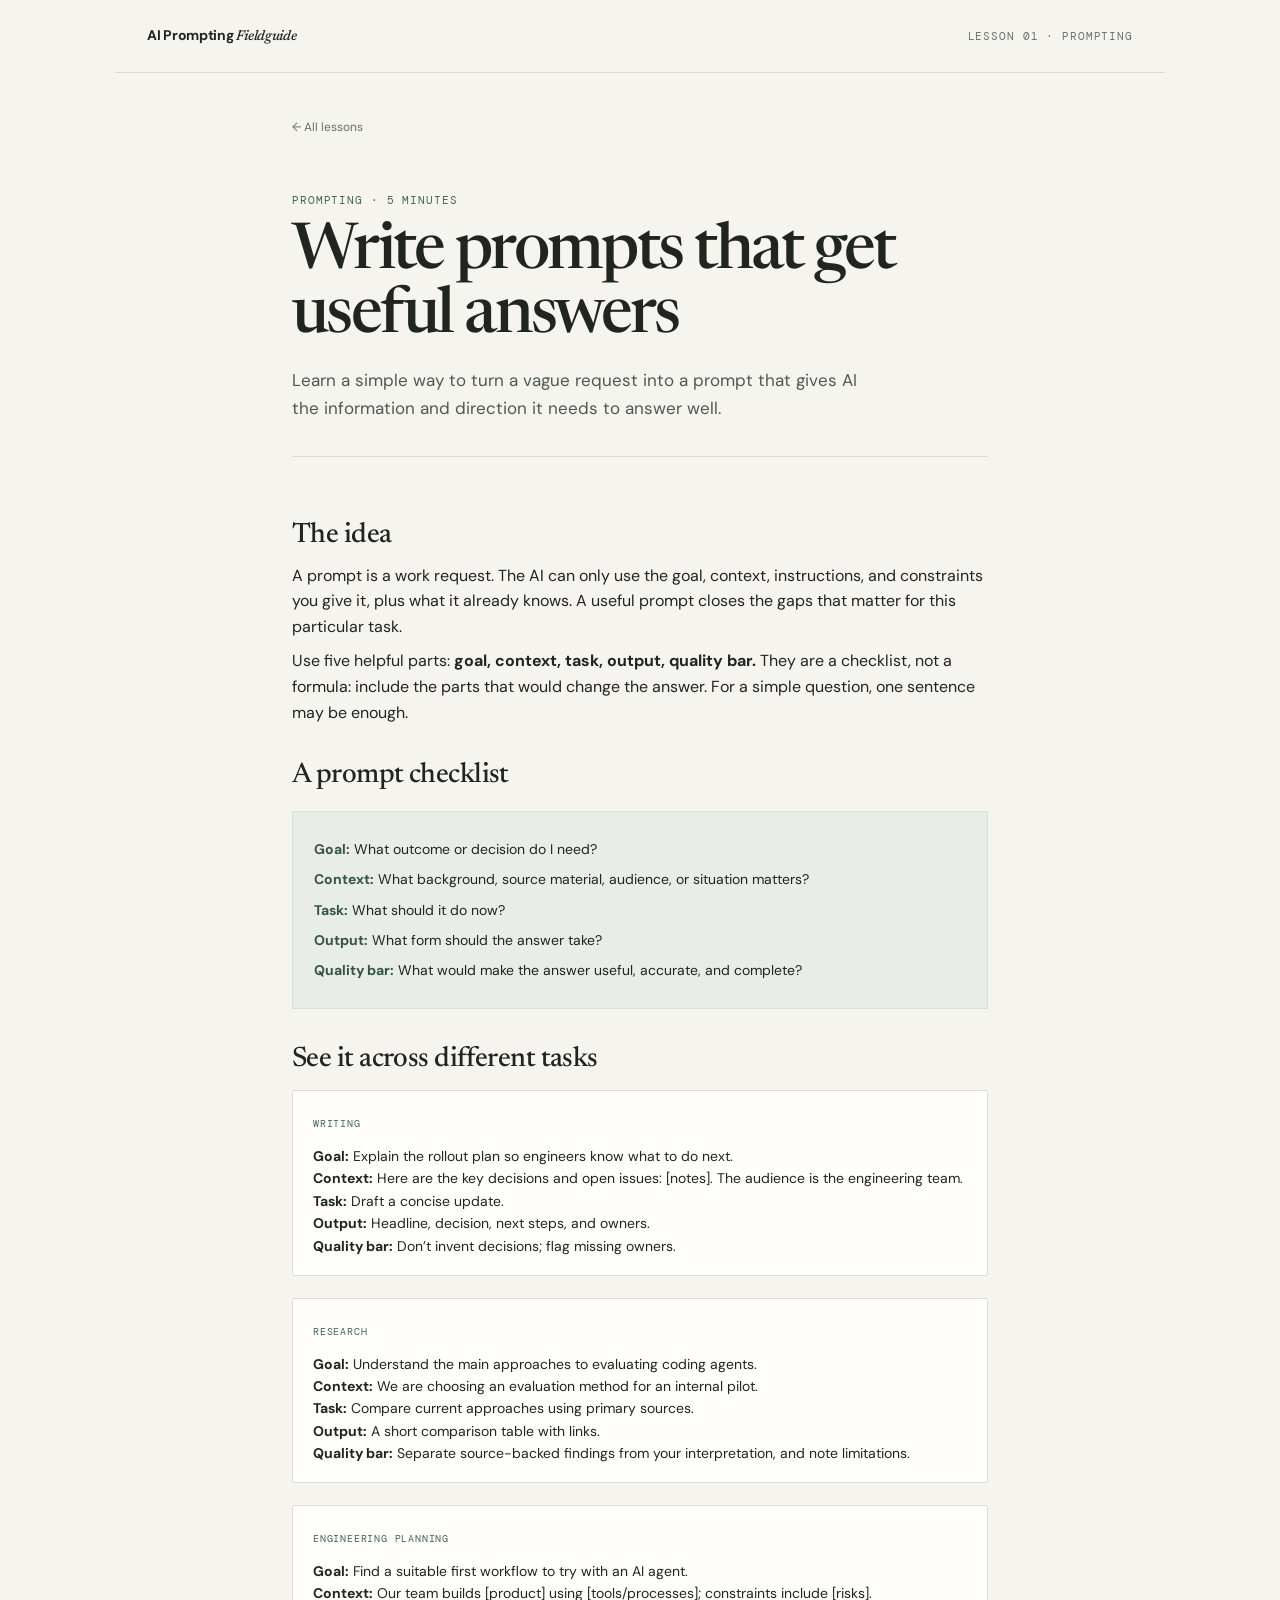
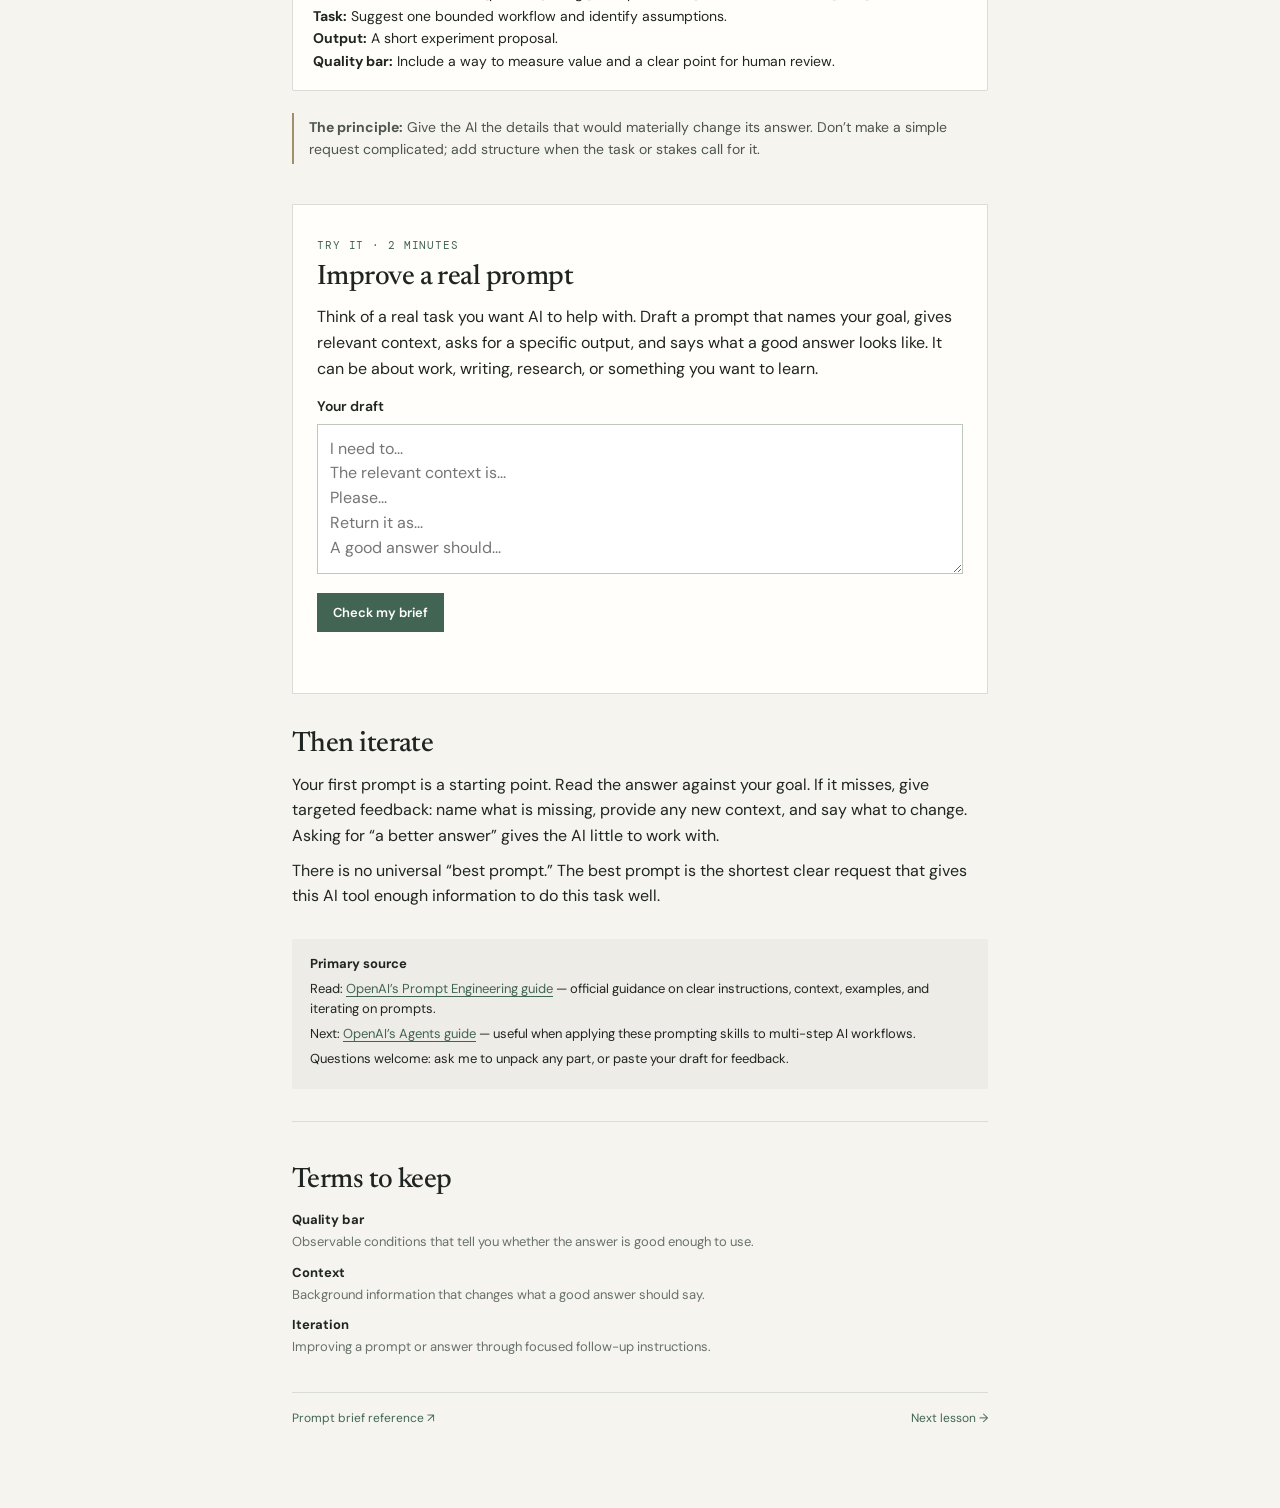
==== lessons/0001-writing-better-prompts.html @ 5e35073b "Add progressive AI prompting lessons" ====
<!doctype html>
<html lang="en"><head><meta charset="utf-8"><meta name="viewport" content="width=device-width,initial-scale=1"><meta name="description" content="Turn broad AI requests into useful engineering briefs."><title>Write prompts that get useful answers | AI Prompting Fieldguide</title><link rel="stylesheet" href="../assets/site.css"><script defer src="../assets/lesson.js"></script></head>
<body><header class="site-header"><a class="brand" href="../">AI Prompting <span>Fieldguide</span></a><span class="eyebrow">Lesson 01 · Prompting</span></header><main class="lesson-shell"><a class="back-link" href="../">← All lessons</a><header class="lesson-header"><p class="kicker">PROMPTING · 5 MINUTES</p><h1>Write prompts that get useful answers</h1><p class="lede">Learn a simple way to turn a vague request into a prompt that gives AI the information and direction it needs to answer well.</p></header><article class="lesson-body">
<h2>The idea</h2><p>A prompt is a work request. The AI can only use the goal, context, instructions, and constraints you give it, plus what it already knows. A useful prompt closes the gaps that matter for this particular task.</p><p>Use five helpful parts: <strong>goal, context, task, output, quality bar.</strong> They are a checklist, not a formula: include the parts that would change the answer. For a simple question, one sentence may be enough.</p>
<h2>A prompt checklist</h2><div class="prompt-template"><p><strong>Goal:</strong> What outcome or decision do I need?</p><p><strong>Context:</strong> What background, source material, audience, or situation matters?</p><p><strong>Task:</strong> What should it do now?</p><p><strong>Output:</strong> What form should the answer take?</p><p><strong>Quality bar:</strong> What would make the answer useful, accurate, and complete?</p></div>
<h2>See it across different tasks</h2><div class="example"><span class="label">Writing</span><p><strong>Goal:</strong> Explain the rollout plan so engineers know what to do next.<br><strong>Context:</strong> Here are the key decisions and open issues: [notes]. The audience is the engineering team.<br><strong>Task:</strong> Draft a concise update.<br><strong>Output:</strong> Headline, decision, next steps, and owners.<br><strong>Quality bar:</strong> Don’t invent decisions; flag missing owners.</p></div><div class="example"><span class="label">Research</span><p><strong>Goal:</strong> Understand the main approaches to evaluating coding agents.<br><strong>Context:</strong> We are choosing an evaluation method for an internal pilot.<br><strong>Task:</strong> Compare current approaches using primary sources.<br><strong>Output:</strong> A short comparison table with links.<br><strong>Quality bar:</strong> Separate source-backed findings from your interpretation, and note limitations.</p></div><div class="example"><span class="label">Engineering planning</span><p><strong>Goal:</strong> Find a suitable first workflow to try with an AI agent.<br><strong>Context:</strong> Our team builds [product] using [tools/processes]; constraints include [risks].<br><strong>Task:</strong> Suggest one bounded workflow and identify assumptions.<br><strong>Output:</strong> A short experiment proposal.<br><strong>Quality bar:</strong> Include a way to measure value and a clear point for human review.</p></div>
<p class="callout"><strong>The principle:</strong> Give the AI the details that would materially change its answer. Don’t make a simple request complicated; add structure when the task or stakes call for it.</p>
<section class="practice"><p class="kicker">TRY IT · 2 MINUTES</p><h2>Improve a real prompt</h2><p>Think of a real task you want AI to help with. Draft a prompt that names your goal, gives relevant context, asks for a specific output, and says what a good answer looks like. It can be about work, writing, research, or something you want to learn.</p><form data-practice><label for="brief">Your draft</label><textarea id="brief" placeholder="I need to...&#10;The relevant context is...&#10;Please...&#10;Return it as...&#10;A good answer should..."></textarea><button type="submit">Check my brief</button><p class="feedback" data-feedback aria-live="polite"></p></form></section>
<h2>Then iterate</h2><p>Your first prompt is a starting point. Read the answer against your goal. If it misses, give targeted feedback: name what is missing, provide any new context, and say what to change. Asking for “a better answer” gives the AI little to work with.</p><p>There is no universal “best prompt.” The best prompt is the shortest clear request that gives this AI tool enough information to do this task well.</p>
<div class="source-box"><strong>Primary source</strong><p>Read: <a href="https://developers.openai.com/api/docs/guides/prompt-engineering">OpenAI’s Prompt Engineering guide</a> — official guidance on clear instructions, context, examples, and iterating on prompts.</p><p>Next: <a href="https://developers.openai.com/api/docs/guides/agents">OpenAI’s Agents guide</a> — useful when applying these prompting skills to multi-step AI workflows.</p><p>Questions welcome: ask me to unpack any part, or paste your draft for feedback.</p></div>
<div class="glossary"><h2>Terms to keep</h2><dl><dt>Quality bar</dt><dd>Observable conditions that tell you whether the answer is good enough to use.</dd><dt>Context</dt><dd>Background information that changes what a good answer should say.</dd><dt>Iteration</dt><dd>Improving a prompt or answer through focused follow-up instructions.</dd></dl></div>
<nav class="lesson-nav"><a href="../reference/prompt-brief.html">Prompt brief reference ↗</a><a href="0002-make-the-output-specific.html">Next lesson →</a></nav></article></main></body></html>
---- assets/site.css ----
@import url('https://fonts.googleapis.com/css2?family=DM+Mono:wght@400;500&family=DM+Sans:wght@400;500;600;700&family=Newsreader:opsz,wght@6..72,400;6..72,500;6..72,600&display=swap');
:root{--paper:#f5f4ef;--ink:#202522;--muted:#68716b;--line:#d9ddd5;--green:#426553;--pale:#e6ece5;--warm:#ded6c7;--white:#fffefa;--serif:'Newsreader',Georgia,serif;--sans:'DM Sans',Arial,sans-serif;--mono:'DM Mono',monospace}*{box-sizing:border-box}html{scroll-behavior:smooth}body{margin:0;background:var(--paper);color:var(--ink);font-family:var(--sans);font-size:16px;line-height:1.6}a{color:var(--green);text-underline-offset:3px}.site-header{max-width:1050px;margin:auto;padding:24px 32px;display:flex;justify-content:space-between;align-items:center;border-bottom:1px solid var(--line)}.brand{text-decoration:none;font-size:14px;font-weight:700;letter-spacing:-.02em;color:var(--ink)}.brand span{font-family:var(--serif);font-weight:500;font-style:italic}.eyebrow,.kicker,.small-label,.lesson-tag,.meta,.step-label{font:11px var(--mono);letter-spacing:.08em;text-transform:uppercase;color:var(--muted)}.home{max-width:880px;margin:auto;padding:60px 32px 40px}.hero{max-width:650px}.kicker{color:var(--green);margin:0 0 14px}.hero h1{font:500 clamp(52px,8vw,82px)/.98 var(--serif);letter-spacing:-.05em;margin:0 0 22px}.hero h1 em{color:var(--green);font-weight:400}.lede{max-width:580px;font-size:18px;color:#4f5952;line-height:1.65}.mission-note{display:flex;gap:14px;align-items:flex-start;max-width:550px;margin:34px 0 0;padding:15px 18px;border-left:2px solid var(--green);background:var(--pale)}.mission-note p{margin:0;font-size:14px;line-height:1.55}.mission-note strong{font-size:12px}.dot{width:8px;height:8px;background:var(--green);border-radius:50%;margin-top:7px;flex:none}.lesson-list{margin-top:72px}.section-heading{display:flex;justify-content:space-between;align-items:end;margin-bottom:16px}.section-heading h2{font:500 34px/1.1 var(--serif);margin:0;letter-spacing:-.02em}.small-label{padding-bottom:5px}.lesson-card{display:grid;grid-template-columns:48px 1fr 24px;gap:18px;align-items:center;background:var(--white);border:1px solid var(--line);padding:23px 24px;color:inherit;text-decoration:none;transition:transform .18s,border-color .18s}.lesson-card:hover{transform:translateY(-2px);border-color:var(--green)}.lesson-number{font:20px var(--serif);color:var(--green)}.lesson-copy{display:grid;gap:4px}.lesson-tag{font-size:9px;color:var(--green)}.lesson-copy strong{font:500 23px/1.25 var(--serif)}.lesson-copy>span:last-child{font-size:13px;color:var(--muted)}.arrow{color:var(--green);font-size:20px}.home-footer{border-top:1px solid var(--line);margin-top:44px;padding-top:18px;display:flex;justify-content:space-between;font-size:12px;color:var(--muted)}.home-footer a{font-weight:600;text-decoration:none}.lesson-shell{max-width:760px;margin:auto;padding:40px 32px 80px}.back-link{font-size:12px;text-decoration:none;color:var(--muted)}.lesson-header{padding:54px 0 34px;border-bottom:1px solid var(--line)}.lesson-header h1{font:500 clamp(44px,7vw,64px)/1 var(--serif);letter-spacing:-.04em;margin:12px 0 16px}.lesson-header .lede{font-size:17px;margin-bottom:0}.lesson-body{padding-top:28px}.lesson-body h2{font:500 28px/1.2 var(--serif);letter-spacing:-.02em;margin:34px 0 10px}.lesson-body h3{font-size:16px;margin:23px 0 6px}.lesson-body p{margin:9px 0}.prompt-template{background:#e9ede7;border:1px solid #d7e0d5;padding:18px 21px;margin:18px 0;font-size:14px}.prompt-template p{margin:8px 0}.prompt-template strong{color:#355542}.example{padding:18px 20px;background:var(--white);border:1px solid var(--line);border-radius:2px;margin:14px 0 22px}.example .label{font:10px var(--mono);letter-spacing:.08em;text-transform:uppercase;color:var(--green)}.example p{font-size:14px;margin:10px 0 0}.callout{border-left:2px solid #a08e6d;padding:3px 0 3px 15px;color:#4e554e;font-size:14px}.practice{margin-top:40px;padding:24px;background:var(--white);border:1px solid var(--line)}.practice h2{margin-top:0}.practice label{display:block;font-weight:600;font-size:14px;margin:14px 0 6px}.practice textarea{width:100%;min-height:150px;padding:12px;border:1px solid #bfc8bf;background:#fff;color:var(--ink);font:16px/1.55 var(--sans);resize:vertical}.practice button{margin-top:12px;border:0;background:var(--green);color:white;padding:11px 16px;font:600 13px var(--sans);cursor:pointer}.practice button:hover{background:#314d3e}.feedback{min-height:28px;font-size:13px;color:var(--green);margin-bottom:0!important}.source-box{font-size:13px;background:#eeece6;padding:15px 18px;margin-top:30px}.source-box p{margin:4px 0}.lesson-nav{display:flex;justify-content:space-between;border-top:1px solid var(--line);padding-top:16px;margin-top:34px;font-size:12px}.lesson-nav a{text-decoration:none}.glossary{border-top:1px solid var(--line);padding-top:8px;margin-top:32px;font-size:13px}.glossary dt{font-weight:700;margin-top:10px}.glossary dd{margin:1px 0;color:var(--muted)}@media(max-width:600px){.site-header{padding:18px 20px}.eyebrow{font-size:9px}.home{padding:44px 20px 30px}.hero h1{font-size:57px}.lede{font-size:16px}.lesson-list{margin-top:52px}.lesson-card{grid-template-columns:30px 1fr 18px;gap:10px;padding:18px 14px}.lesson-copy strong{font-size:20px}.lesson-copy>span:last-child{font-size:12px}.home-footer{gap:16px;align-items:start}.lesson-shell{padding:28px 20px 60px}.lesson-header{padding:40px 0 27px}.lesson-header h1{font-size:47px}}
@media print{body{background:#fff}.site-header,.back-link,.practice,.lesson-nav{display:none!important}.lesson-shell{max-width:none;padding:0}.lesson-header{padding-top:0}.lesson-body{font-size:11pt}.source-box,.prompt-template,.example{break-inside:avoid}}

.path-group{margin-top:24px}.path-label{font:10px var(--mono);letter-spacing:.08em;text-transform:uppercase;color:var(--muted);margin:0 0 8px}.path-label span{color:var(--green);margin-left:8px}.path-group .lesson-card+.lesson-card{border-top:0}

@media(max-width:600px){.practice button{min-height:44px;padding:12px 16px}.practice textarea{font-size:16px}.lesson-nav{gap:16px}.lesson-nav a{padding:8px 0}}
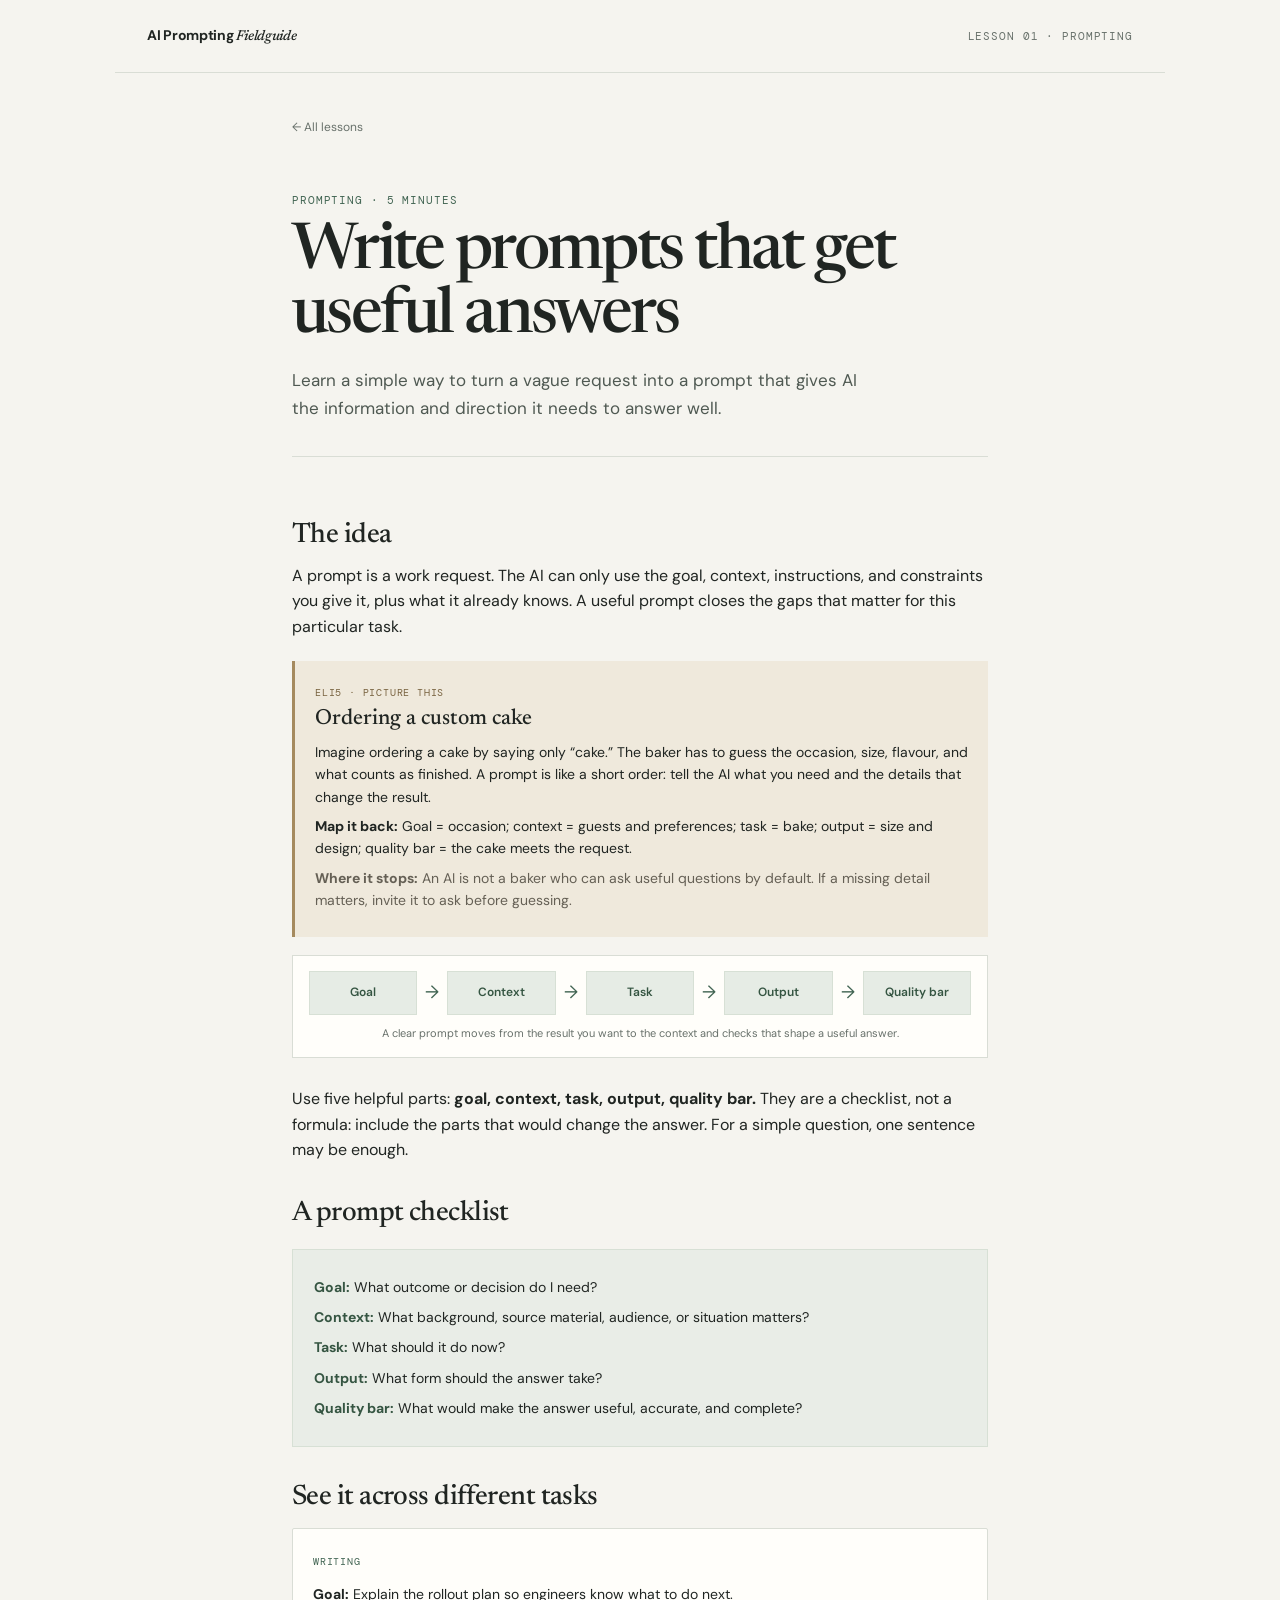
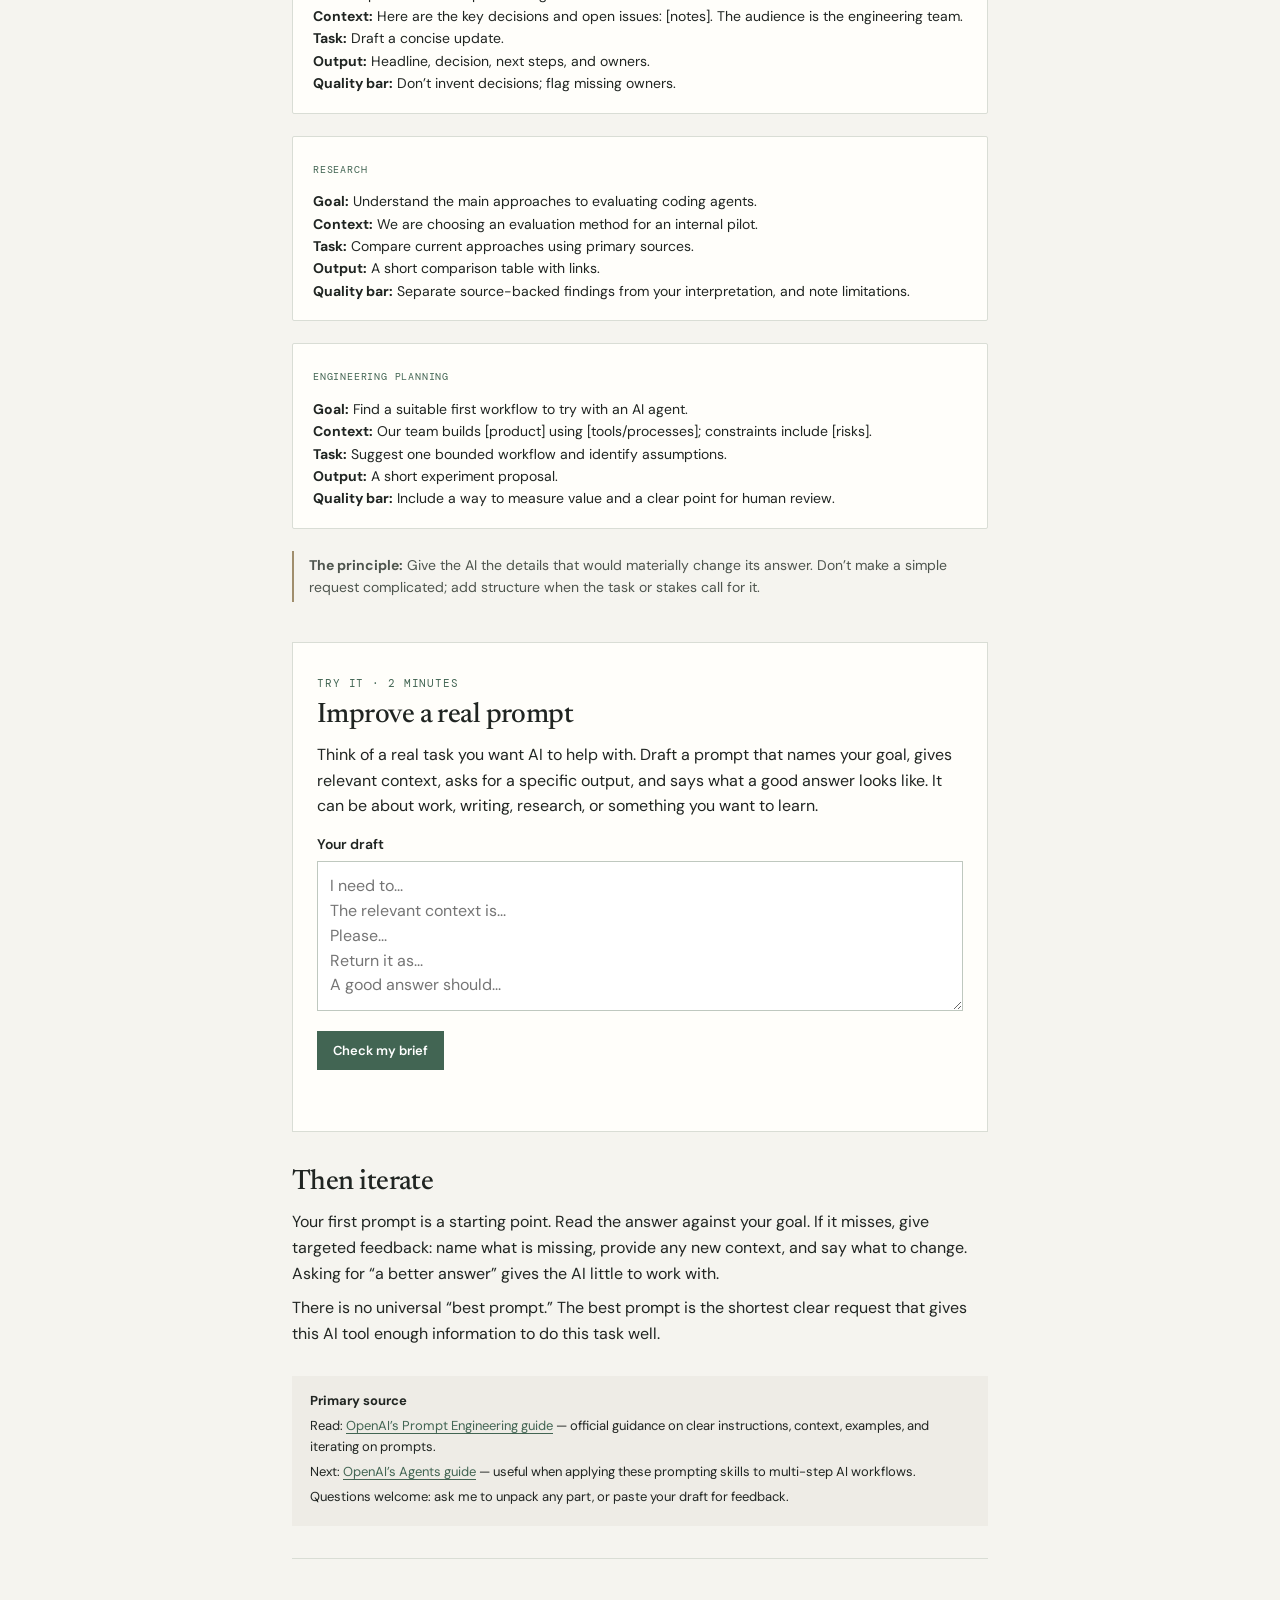
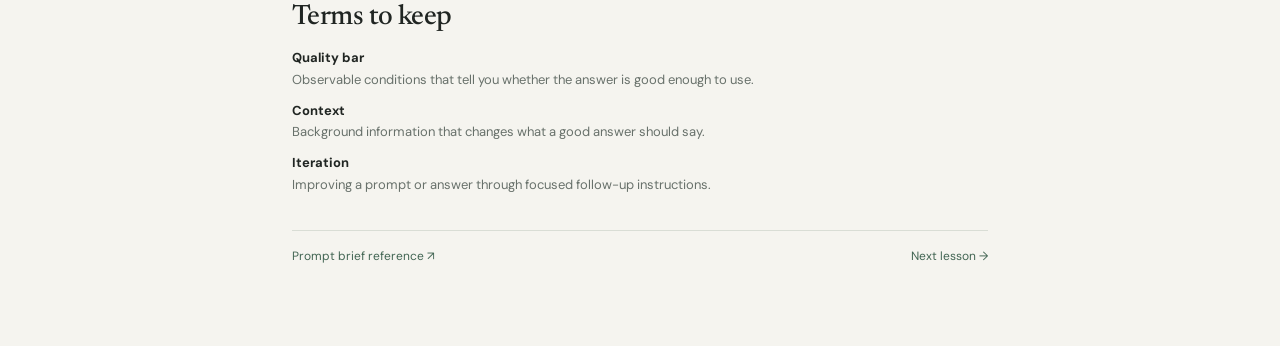
==== commit a4d6031c: "Add visual analogies to prompting lessons" ====
--- a/lessons/0001-writing-better-prompts.html
+++ b/lessons/0001-writing-better-prompts.html
@@ -1,7 +1,7 @@
 <!doctype html>
 <html lang="en"><head><meta charset="utf-8"><meta name="viewport" content="width=device-width,initial-scale=1"><meta name="description" content="Turn broad AI requests into useful engineering briefs."><title>Write prompts that get useful answers | AI Prompting Fieldguide</title><link rel="stylesheet" href="../assets/site.css"><script defer src="../assets/lesson.js"></script></head>
 <body><header class="site-header"><a class="brand" href="../">AI Prompting <span>Fieldguide</span></a><span class="eyebrow">Lesson 01 · Prompting</span></header><main class="lesson-shell"><a class="back-link" href="../">← All lessons</a><header class="lesson-header"><p class="kicker">PROMPTING · 5 MINUTES</p><h1>Write prompts that get useful answers</h1><p class="lede">Learn a simple way to turn a vague request into a prompt that gives AI the information and direction it needs to answer well.</p></header><article class="lesson-body">
-<h2>The idea</h2><p>A prompt is a work request. The AI can only use the goal, context, instructions, and constraints you give it, plus what it already knows. A useful prompt closes the gaps that matter for this particular task.</p><p>Use five helpful parts: <strong>goal, context, task, output, quality bar.</strong> They are a checklist, not a formula: include the parts that would change the answer. For a simple question, one sentence may be enough.</p>
+<h2>The idea</h2><p>A prompt is a work request. The AI can only use the goal, context, instructions, and constraints you give it, plus what it already knows. A useful prompt closes the gaps that matter for this particular task.</p><aside class="analogy"><p class="analogy-label">ELI5 · PICTURE THIS</p><h3>Ordering a custom cake</h3><p>Imagine ordering a cake by saying only “cake.” The baker has to guess the occasion, size, flavour, and what counts as finished. A prompt is like a short order: tell the AI what you need and the details that change the result.</p><p><strong>Map it back:</strong> Goal = occasion; context = guests and preferences; task = bake; output = size and design; quality bar = the cake meets the request.</p><p class="analogy-limit"><strong>Where it stops:</strong> An AI is not a baker who can ask useful questions by default. If a missing detail matters, invite it to ask before guessing.</p></aside><figure class="lesson-visual" aria-label="Visual summary: A clear prompt moves from the result you want to the context and checks that shape a useful answer."><div class="visual-flow"><span class="visual-step">Goal</span><span class="visual-arrow" aria-hidden="true">→</span><span class="visual-step">Context</span><span class="visual-arrow" aria-hidden="true">→</span><span class="visual-step">Task</span><span class="visual-arrow" aria-hidden="true">→</span><span class="visual-step">Output</span><span class="visual-arrow" aria-hidden="true">→</span><span class="visual-step">Quality bar</span></div><figcaption>A clear prompt moves from the result you want to the context and checks that shape a useful answer.</figcaption></figure><p>Use five helpful parts: <strong>goal, context, task, output, quality bar.</strong> They are a checklist, not a formula: include the parts that would change the answer. For a simple question, one sentence may be enough.</p>
 <h2>A prompt checklist</h2><div class="prompt-template"><p><strong>Goal:</strong> What outcome or decision do I need?</p><p><strong>Context:</strong> What background, source material, audience, or situation matters?</p><p><strong>Task:</strong> What should it do now?</p><p><strong>Output:</strong> What form should the answer take?</p><p><strong>Quality bar:</strong> What would make the answer useful, accurate, and complete?</p></div>
 <h2>See it across different tasks</h2><div class="example"><span class="label">Writing</span><p><strong>Goal:</strong> Explain the rollout plan so engineers know what to do next.<br><strong>Context:</strong> Here are the key decisions and open issues: [notes]. The audience is the engineering team.<br><strong>Task:</strong> Draft a concise update.<br><strong>Output:</strong> Headline, decision, next steps, and owners.<br><strong>Quality bar:</strong> Don’t invent decisions; flag missing owners.</p></div><div class="example"><span class="label">Research</span><p><strong>Goal:</strong> Understand the main approaches to evaluating coding agents.<br><strong>Context:</strong> We are choosing an evaluation method for an internal pilot.<br><strong>Task:</strong> Compare current approaches using primary sources.<br><strong>Output:</strong> A short comparison table with links.<br><strong>Quality bar:</strong> Separate source-backed findings from your interpretation, and note limitations.</p></div><div class="example"><span class="label">Engineering planning</span><p><strong>Goal:</strong> Find a suitable first workflow to try with an AI agent.<br><strong>Context:</strong> Our team builds [product] using [tools/processes]; constraints include [risks].<br><strong>Task:</strong> Suggest one bounded workflow and identify assumptions.<br><strong>Output:</strong> A short experiment proposal.<br><strong>Quality bar:</strong> Include a way to measure value and a clear point for human review.</p></div>
 <p class="callout"><strong>The principle:</strong> Give the AI the details that would materially change its answer. Don’t make a simple request complicated; add structure when the task or stakes call for it.</p>
--- a/assets/site.css
+++ b/assets/site.css
@@ -5,3 +5,6 @@
 .path-group{margin-top:24px}.path-label{font:10px var(--mono);letter-spacing:.08em;text-transform:uppercase;color:var(--muted);margin:0 0 8px}.path-label span{color:var(--green);margin-left:8px}.path-group .lesson-card+.lesson-card{border-top:0}
 
 @media(max-width:600px){.practice button{min-height:44px;padding:12px 16px}.practice textarea{font-size:16px}.lesson-nav{gap:16px}.lesson-nav a{padding:8px 0}}
+
+.analogy{margin:22px 0 18px;padding:18px 20px;background:#efe9dc;border-left:3px solid #a58a5e}.analogy-label{font:10px var(--mono)!important;letter-spacing:.08em;color:#796340!important;margin:0 0 6px!important}.analogy h3{font:500 22px/1.2 var(--serif);margin:0 0 8px}.analogy p{font-size:14px;margin:7px 0!important}.analogy-limit{color:#656055}.lesson-visual{margin:16px 0 28px;padding:15px 16px;background:var(--white);border:1px solid var(--line)}.visual-flow{display:flex;align-items:stretch;justify-content:center;gap:8px;flex-wrap:wrap}.visual-step{display:flex;align-items:center;justify-content:center;min-height:44px;padding:8px 12px;background:var(--pale);border:1px solid #d7e0d5;color:#355542;font-size:12px;font-weight:600;text-align:center;flex:1 1 90px}.visual-arrow{align-self:center;color:var(--green);font-size:18px}.lesson-visual figcaption{margin-top:10px;color:var(--muted);font-size:11px;text-align:center}.cue-note{font-size:12px;color:var(--muted);margin:0 0 8px!important}.evidence-note{padding:14px 16px;background:#edf0e9;border:1px solid var(--line);font-size:13px}
+@media(max-width:600px){.analogy{padding:15px 16px}.visual-flow{gap:6px}.visual-step{flex:1 1 38%;min-height:44px}.visual-arrow{font-size:14px}.lesson-visual{padding:12px}}
